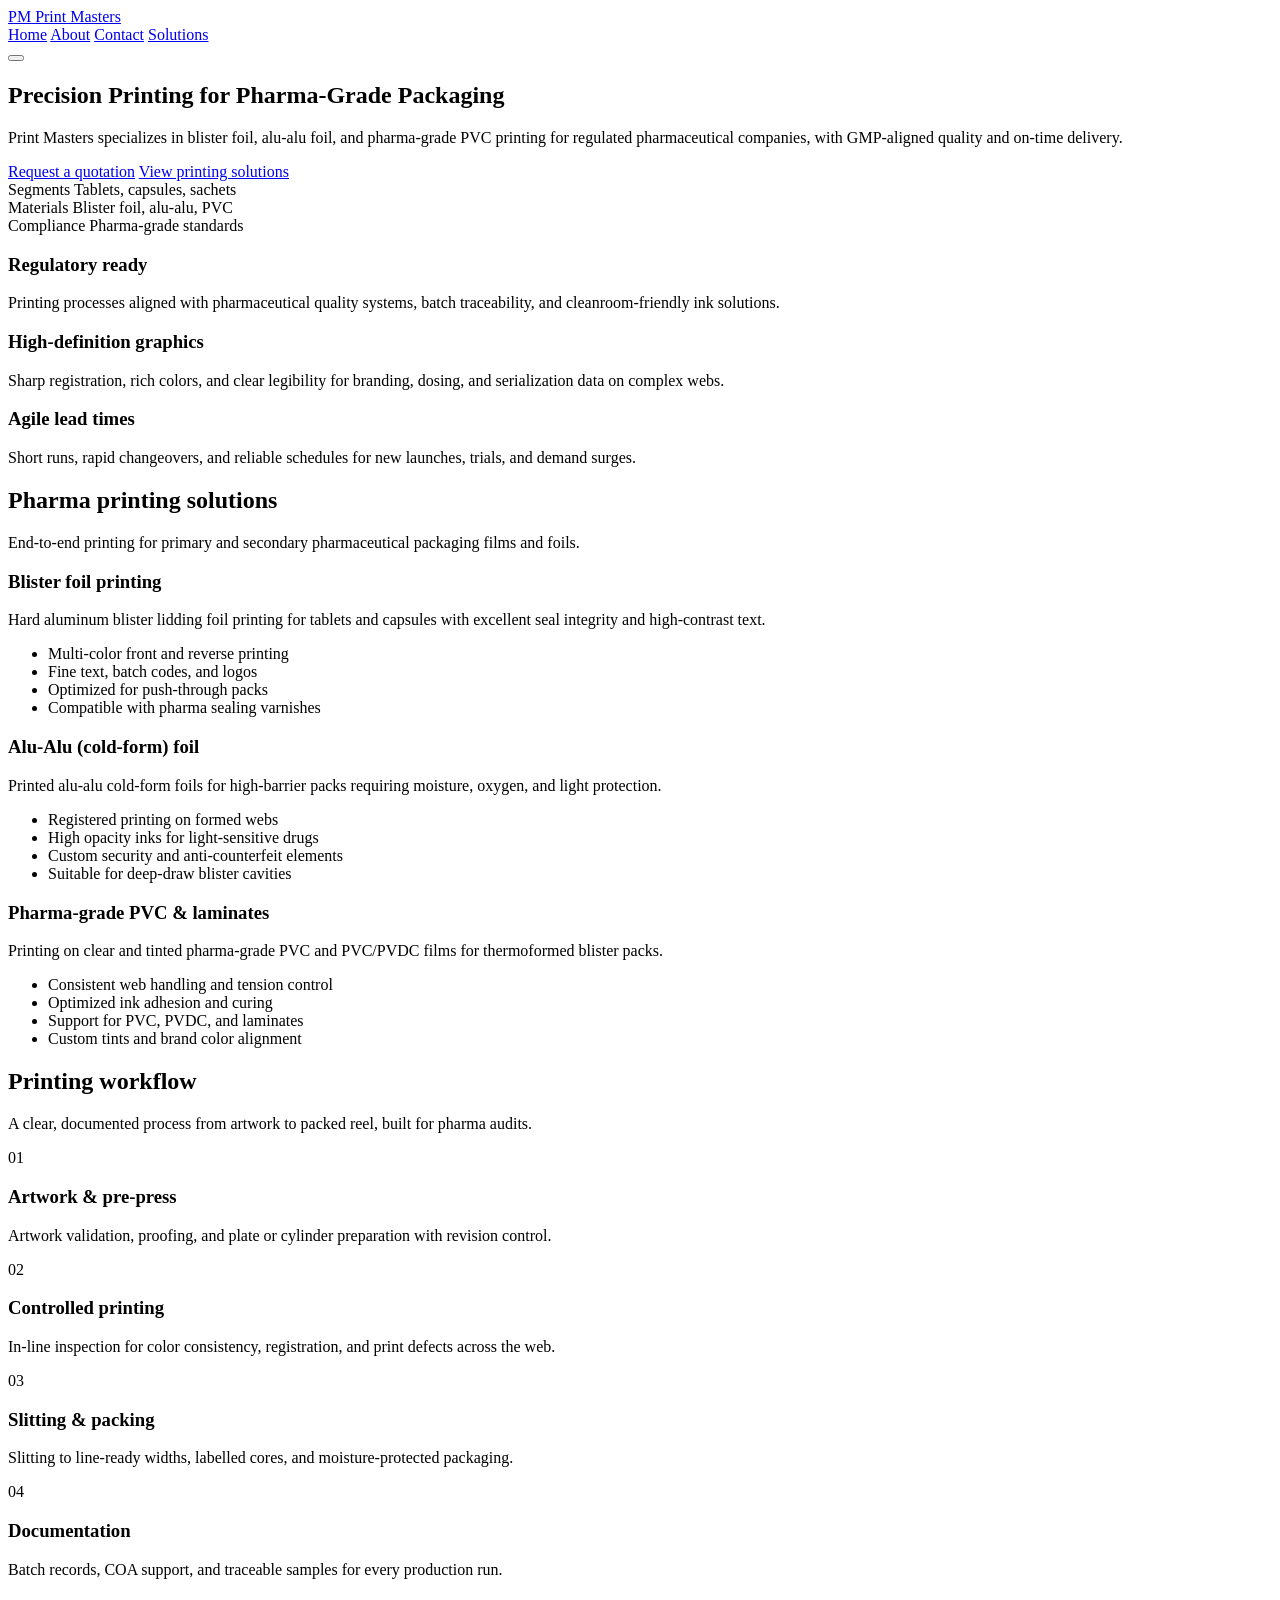
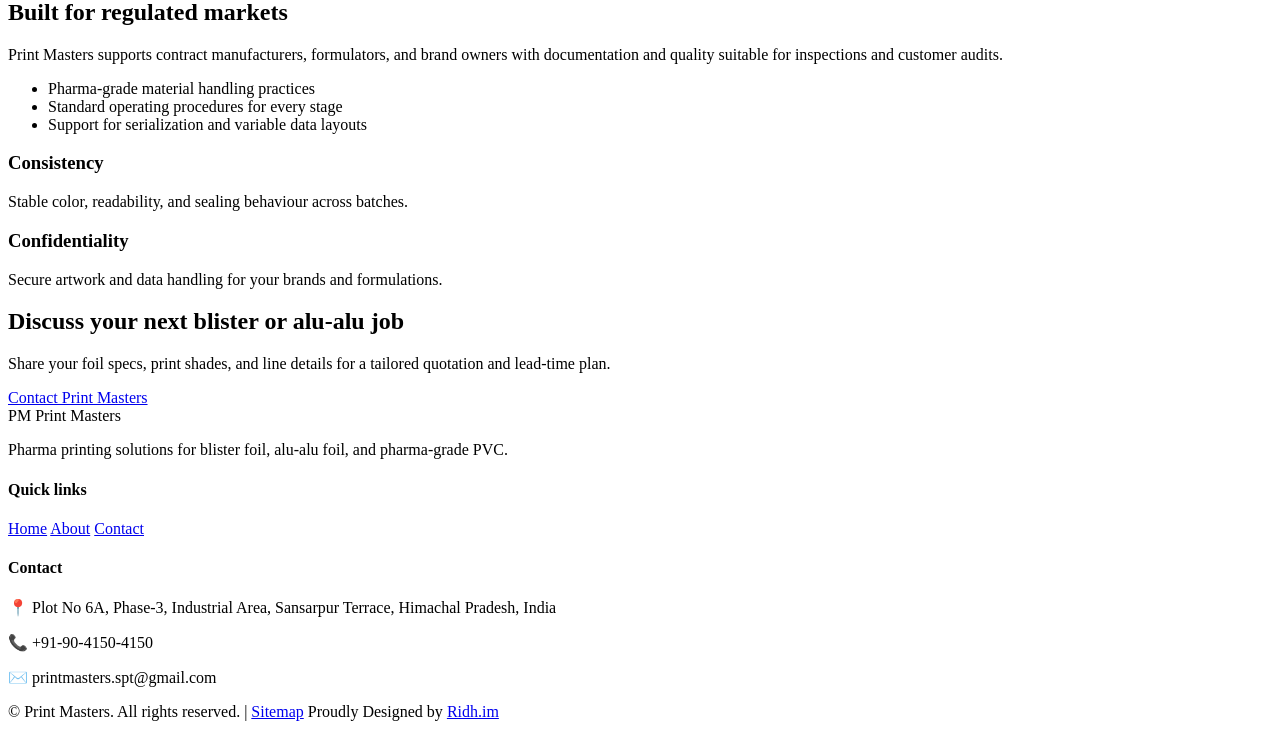
==== index.html @ 191edb81 "Create index.html" ====
<!DOCTYPE html>
<html lang="en-IN" dir="ltr">
<head>
  <meta charset="UTF-8">
  <meta name="viewport" content="width=device-width, initial-scale=1.0">
  <title>Print Masters | Blister Foil Printing Punjab Haryana | Pharma Foil Printing</title>
  <meta name="description" content="Print Masters provides GMP-compliant blister foil printing, alu alu foil printing, and pharma grade PVC printing solutions for pharmaceutical packaging. Serving Punjab Haryana.">
  
  <!-- Open Graph -->
  <meta property="og:type" content="website">
  <meta property="og:title" content="Print Masters - Pharma Foil Printing Solutions">
  <meta property="og:description" content="Blister foil, alu alu foil & pharma PVC printing. GMP compliant pharmaceutical packaging printing.">
  <meta property="og:image" content="https://printmasters.in/assets/img/og-image.jpg">
  <meta property="og:url" content="https://printmasters.in/">
  <meta property="og:locale" content="en_IN">
  
  <!-- Twitter -->
  <meta name="twitter:card" content="summary_large_image">
  <meta name="twitter:title" content="Print Masters | Pharma Foil Printing">
  <meta name="twitter:description" content="Blister foil printing, alu alu foil printing, pharma PVC printing solutions.">
  
  <!-- SEO Keywords -->
  <meta name="keywords" content="Print Masters, Print Masters Sansarpur Terrace, Print Masters Terrace, blister foil printing, alu alu foil printing, pharma PVC printing, foil printing terrace, pharmaceutical packaging printing Punjab Haryana">
  
  <!-- Canonical -->
  <link rel="canonical" href="https://printmasters.in/">
  <link rel="alternate" hreflang="en-IN" href="https://printmasters.in/">
  
  <!-- Performance -->
  <link rel="preconnect" href="https://fonts.googleapis.com">
  <link rel="preconnect" href="https://fonts.gstatic.com" crossorigin>
  <link rel="dns-prefetch" href="//fonts.googleapis.com">
  
  <link rel="stylesheet" href="assets/css/style.css">
  <link href="https://fonts.googleapis.com/css2?family=Inter:wght@300;400;500;600;700&display=swap" rel="stylesheet">
  <link rel="icon" type="image/png" href="assets/img/favicon.png">
</head>
<body>
  <!-- LocalBusiness Schema (SEO Critical) -->
  <script type="application/ld+json">
  {
    "@context": "https://schema.org",
    "@type": "PharmaceuticalManufacturer",
    "@id": "https://printmasters.in/#organization",
    "name": "Print Masters",
    "alternateName": ["Print Masters Sansarpur Terrace", "Print Masters Terrace"],
    "description": "Pharmaceutical foil printing specialist. Blister foil printing, alu alu foil printing, pharma grade PVC printing solutions.",
    "url": "https://printmasters.in",
    "telephone": "+91-98765-00000",
    "email": "info@printmasters.in",
    "address": {
      "@type": "PostalAddress",
      "streetAddress": "Industrial Area, Sansarpur Terrace",
      "addressLocality": "Sansarpur Terrace",
      "addressRegion": "Haryana",
      "postalCode": "136117",
      "addressCountry": "IN"
    },
    "geo": {
      "@type": "GeoCoordinates",
      "latitude": 30.7456,
      "longitude": 77.1234
    },
    "openingHours": "Mo-Sa 09:00-18:30",
    "priceRange": "₹₹",
    "areaServed": ["Punjab", "Haryana"],
    "serviceType": ["Blister Foil Printing", "Alu Alu Foil Printing", "Pharma PVC Printing"],
    "sameAs": [
      "https://facebook.com/printmasterssansarpur",
      "https://instagram.com/print_masters_terrace"
    ]
  }
  </script>

  <!-- Breadcrumb Schema -->
  <script type="application/ld+json">
  {
    "@context": "https://schema.org",
    "@type": "BreadcrumbList",
    "itemListElement": [{
      "@type": "ListItem",
      "position": 1,
      "name": "Home",
      "item": "https://printmasters.in/"
    }]
  }
  </script>

  <!-- ORIGINAL HEADER (UNCHANGED) -->
  <header class="site-header">
    <div class="container header-inner">
      <a href="index.html" class="logo">
        <span class="logo-mark">PM</span>
        <span class="logo-text">Print Masters</span>
      </a>
      <nav class="main-nav" id="mainNav">
        <a href="index.html" class="nav-link active">Home</a>
        <a href="about.html" class="nav-link">About</a>
        <a href="contact.html" class="nav-link">Contact</a>
        <a href="#services" class="nav-link">Solutions</a>
      </nav>
      <button class="nav-toggle" id="navToggle" aria-label="Toggle navigation">
        <span></span><span></span><span></span>
      </button>
    </div>
  </header>

  <!-- ORIGINAL HERO (UNCHANGED) -->
  <section class="hero">
    <div class="container hero-inner">
      <div class="hero-content">
        <h1>Precision Printing for Pharma‑Grade Packaging</h1>
        <p>
          Print Masters specializes in blister foil, alu‑alu foil, and pharma‑grade PVC printing for regulated pharmaceutical companies, with GMP‑aligned quality and on‑time delivery.
        </p>
        <div class="hero-actions">
          <a href="contact.html" class="btn btn-primary">Request a quotation</a>
          <a href="#services" class="btn btn-outline">View printing solutions</a>
        </div>
        <div class="hero-meta">
          <div>
            <span class="meta-label">Segments</span>
            <span class="meta-value">Tablets, capsules, sachets</span>
          </div>
          <div>
            <span class="meta-label">Materials</span>
            <span class="meta-value">Blister foil, alu‑alu, PVC</span>
          </div>
          <div>
            <span class="meta-label">Compliance</span>
            <span class="meta-value">Pharma‑grade standards</span>
          </div>
        </div>
      </div>
      <div class="hero-media">
        <div class="hero-image hero-image-1"></div>
        <div class="hero-image hero-image-2"></div>
      </div>
    </div>
  </section>

  <!-- ORIGINAL HIGHLIGHTS (UNCHANGED) -->
  <section class="section section-muted">
    <div class="container highlights">
      <div class="highlight-card">
        <h3>Regulatory ready</h3>
        <p>Printing processes aligned with pharmaceutical quality systems, batch traceability, and cleanroom‑friendly ink solutions.</p>
      </div>
      <div class="highlight-card">
        <h3>High‑definition graphics</h3>
        <p>Sharp registration, rich colors, and clear legibility for branding, dosing, and serialization data on complex webs.</p>
      </div>
      <div class="highlight-card">
        <h3>Agile lead times</h3>
        <p>Short runs, rapid changeovers, and reliable schedules for new launches, trials, and demand surges.</p>
      </div>
    </div>
  </section>

  <!-- ORIGINAL SERVICES (UNCHANGED) -->
  <section class="section" id="services">
    <div class="container">
      <div class="section-header">
        <h2>Pharma printing solutions</h2>
        <p>End‑to‑end printing for primary and secondary pharmaceutical packaging films and foils.</p>
      </div>

      <div class="cards-grid">
        <article class="service-card">
          <div class="service-image service-image-blister"></div>
          <div class="service-body">
            <h3>Blister foil printing</h3>
            <p>Hard aluminum blister lidding foil printing for tablets and capsules with excellent seal integrity and high‑contrast text.</p>
            <ul class="service-list">
              <li>Multi‑color front and reverse printing</li>
              <li>Fine text, batch codes, and logos</li>
              <li>Optimized for push‑through packs</li>
              <li>Compatible with pharma sealing varnishes</li>
            </ul>
          </div>
        </article>

        <article class="service-card">
          <div class="service-image service-image-alualu"></div>
          <div class="service-body">
            <h3>Alu‑Alu (cold‑form) foil</h3>
            <p>Printed alu‑alu cold‑form foils for high‑barrier packs requiring moisture, oxygen, and light protection.</p>
            <ul class="service-list">
              <li>Registered printing on formed webs</li>
              <li>High opacity inks for light‑sensitive drugs</li>
              <li>Custom security and anti‑counterfeit elements</li>
              <li>Suitable for deep‑draw blister cavities</li>
            </ul>
          </div>
        </article>

        <article class="service-card">
          <div class="service-image service-image-pvc"></div>
          <div class="service-body">
            <h3>Pharma‑grade PVC & laminates</h3>
            <p>Printing on clear and tinted pharma‑grade PVC and PVC/PVDC films for thermoformed blister packs.</p>
            <ul class="service-list">
              <li>Consistent web handling and tension control</li>
              <li>Optimized ink adhesion and curing</li>
              <li>Support for PVC, PVDC, and laminates</li>
              <li>Custom tints and brand color alignment</li>
            </ul>
          </div>
        </article>
      </div>
    </div>
  </section>

  <!-- ORIGINAL PROCESS (UNCHANGED) -->
  <section class="section section-muted">
    <div class="container">
      <div class="section-header">
        <h2>Printing workflow</h2>
        <p>A clear, documented process from artwork to packed reel, built for pharma audits.</p>
      </div>
      <div class="steps-grid">
        <div class="step">
          <span class="step-number">01</span>
          <h3>Artwork & pre‑press</h3>
          <p>Artwork validation, proofing, and plate or cylinder preparation with revision control.</p>
        </div>
        <div class="step">
          <span class="step-number">02</span>
          <h3>Controlled printing</h3>
          <p>In‑line inspection for color consistency, registration, and print defects across the web.</p>
        </div>
        <div class="step">
          <span class="step-number">03</span>
          <h3>Slitting & packing</h3>
          <p>Slitting to line‑ready widths, labelled cores, and moisture‑protected packaging.</p>
        </div>
        <div class="step">
          <span class="step-number">04</span>
          <h3>Documentation</h3>
          <p>Batch records, COA support, and traceable samples for every production run.</p>
        </div>
      </div>
    </div>
  </section>

  <!-- ORIGINAL COMPLIANCE (UNCHANGED) -->
  <section class="section">
    <div class="container compliance">
      <div class="compliance-text">
        <h2>Built for regulated markets</h2>
        <p>Print Masters supports contract manufacturers, formulators, and brand owners with documentation and quality suitable for inspections and customer audits.</p>
        <ul class="checklist">
          <li>Pharma‑grade material handling practices</li>
          <li>Standard operating procedures for every stage</li>
          <li>Support for serialization and variable data layouts</li>
        </ul>
      </div>
      <div class="compliance-cards">
        <div class="mini-card">
          <h3>Consistency</h3>
          <p>Stable color, readability, and sealing behaviour across batches.</p>
        </div>
        <div class="mini-card">
          <h3>Confidentiality</h3>
          <p>Secure artwork and data handling for your brands and formulations.</p>
        </div>
      </div>
    </div>
  </section>

  <!-- ORIGINAL CTA (UNCHANGED) -->
  <section class="section section-cta">
    <div class="container cta-inner">
      <div>
        <h2>Discuss your next blister or alu‑alu job</h2>
        <p>Share your foil specs, print shades, and line details for a tailored quotation and lead‑time plan.</p>
      </div>
      <a href="contact.html" class="btn btn-light">Contact Print Masters</a>
    </div>
  </section>

  <!-- ORIGINAL FOOTER + NAP (SEO Enhanced) -->
  <footer class="site-footer">
    <div class="container footer-inner">
      <div class="footer-brand">
        <span class="logo-mark">PM</span>
        <span class="logo-text">Print Masters</span>
        <p>Pharma printing solutions for blister foil, alu‑alu foil, and pharma‑grade PVC.</p>
      </div>
      <div class="footer-links">
        <h4>Quick links</h4>
        <a href="index.html">Home</a>
        <a href="about.html">About</a>
        <a href="contact.html">Contact</a>
      </div>
      <div class="footer-contact">
        <h4>Contact</h4>
        <p>📍 Plot No 6A, Phase-3, Industrial Area, Sansarpur Terrace, Himachal Pradesh, India</p>
        <p>📞 +91-90-4150-4150</p>
        <p>✉️ printmasters.spt@gmail.com</p>
      </div>
    </div>
    <div class="footer-bottom">
      <p>&copy; <span id="year"></span> Print Masters. All rights reserved. | <a href="sitemap.xml">Sitemap</a> Proudly Designed by <a href="https://ridh.im">Ridh.im</a></p>
    </div>
  </footer>

  <!-- FAQ Schema (Voice Search) -->
  <script type="application/ld+json">
  {
    "@context": "https://schema.org",
    "@type": "FAQPage",
    "mainEntity": [{
      "@type": "Question",
      "name": "Print Masters foil printing contact?",
      "acceptedAnswer": {
        "@type": "Answer",
        "text": "Contact Print Masters at +91-90-4150-4150 for blister foil, alu alu foil, pharma PVC printing quotations."
      }
    },{
      "@type": "Question",
      "name": "Print Masters Sansarpur Terrace address?",
      "acceptedAnswer": {
        "@type": "Answer",
        "text": "Print Masters located Plot No 6A, Phase 3, Industrial Area, Sansarpur Terrace, Distt Kangra, Himachal Pradesh, India. Serving pharmaceutical manufacturers."
      }
    }]
  }
  </script>

  <script src="assets/js/main.js"></script>
</body>
</html>
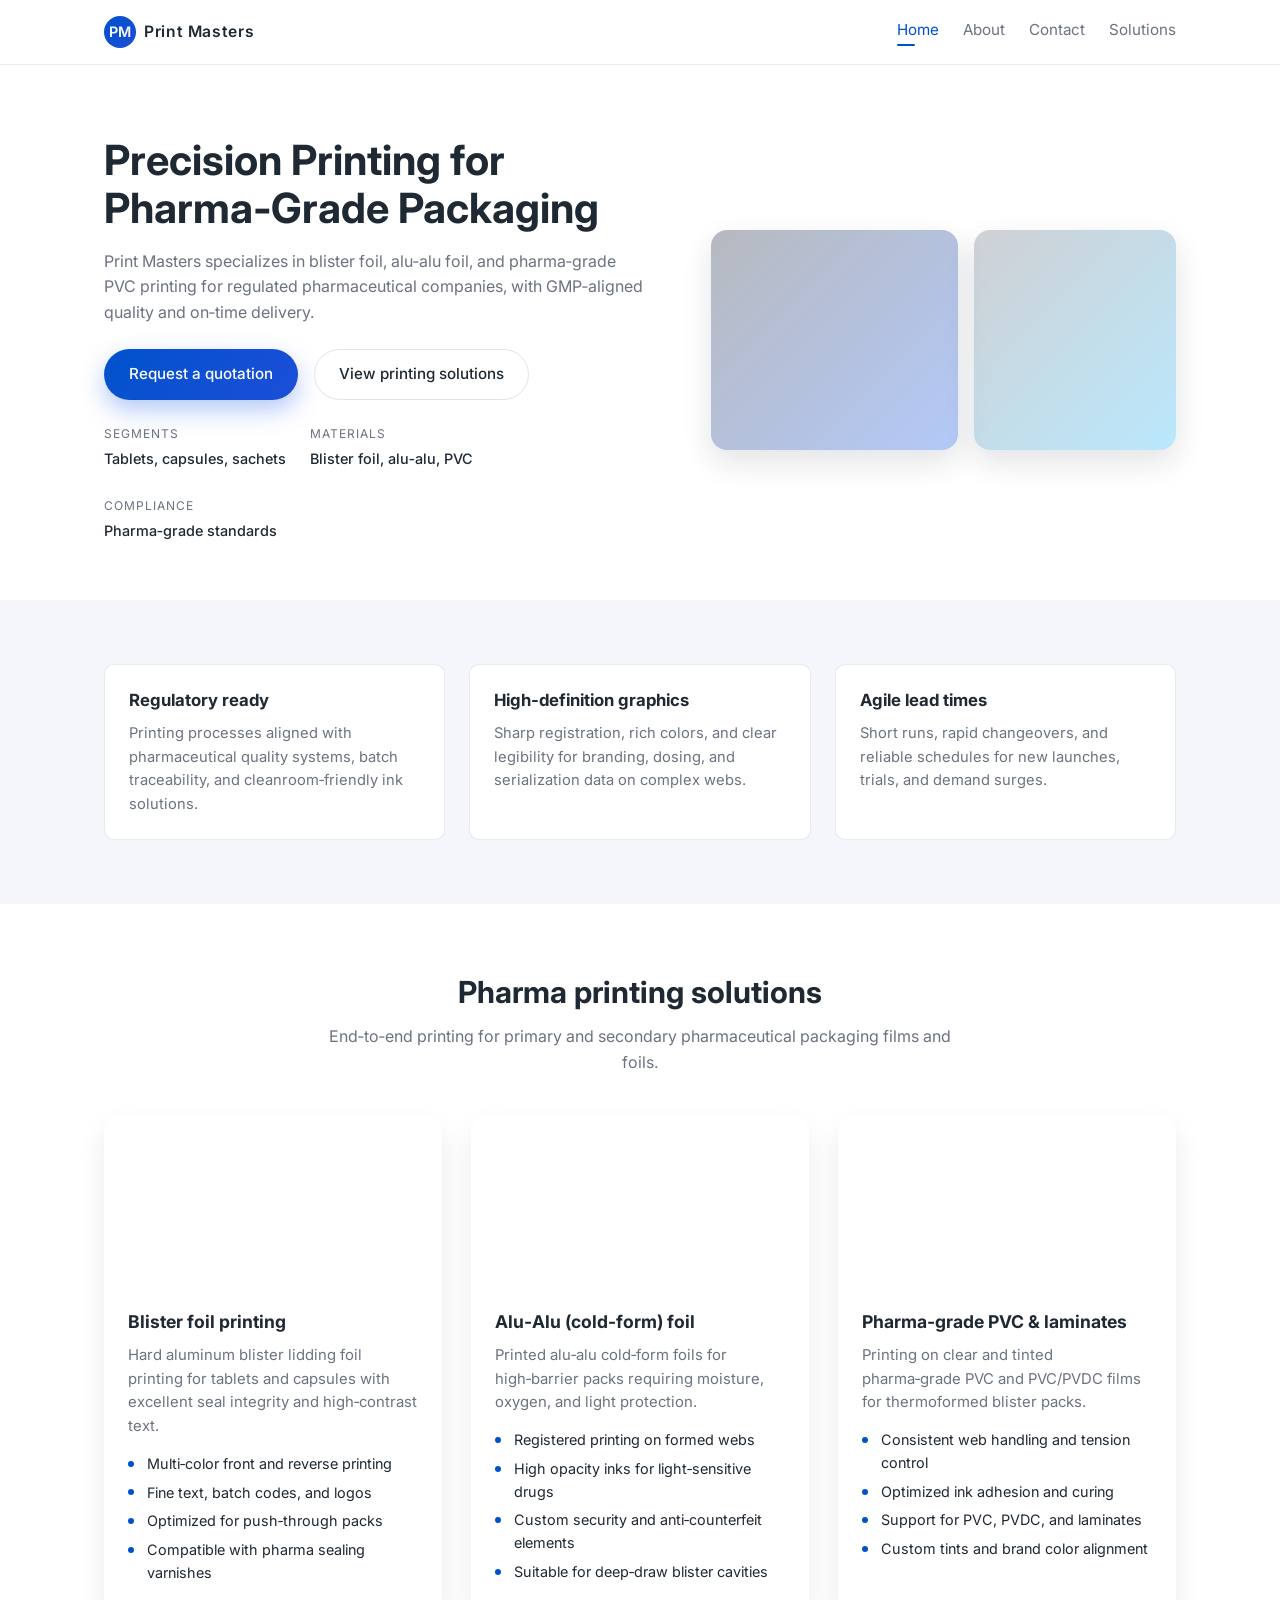
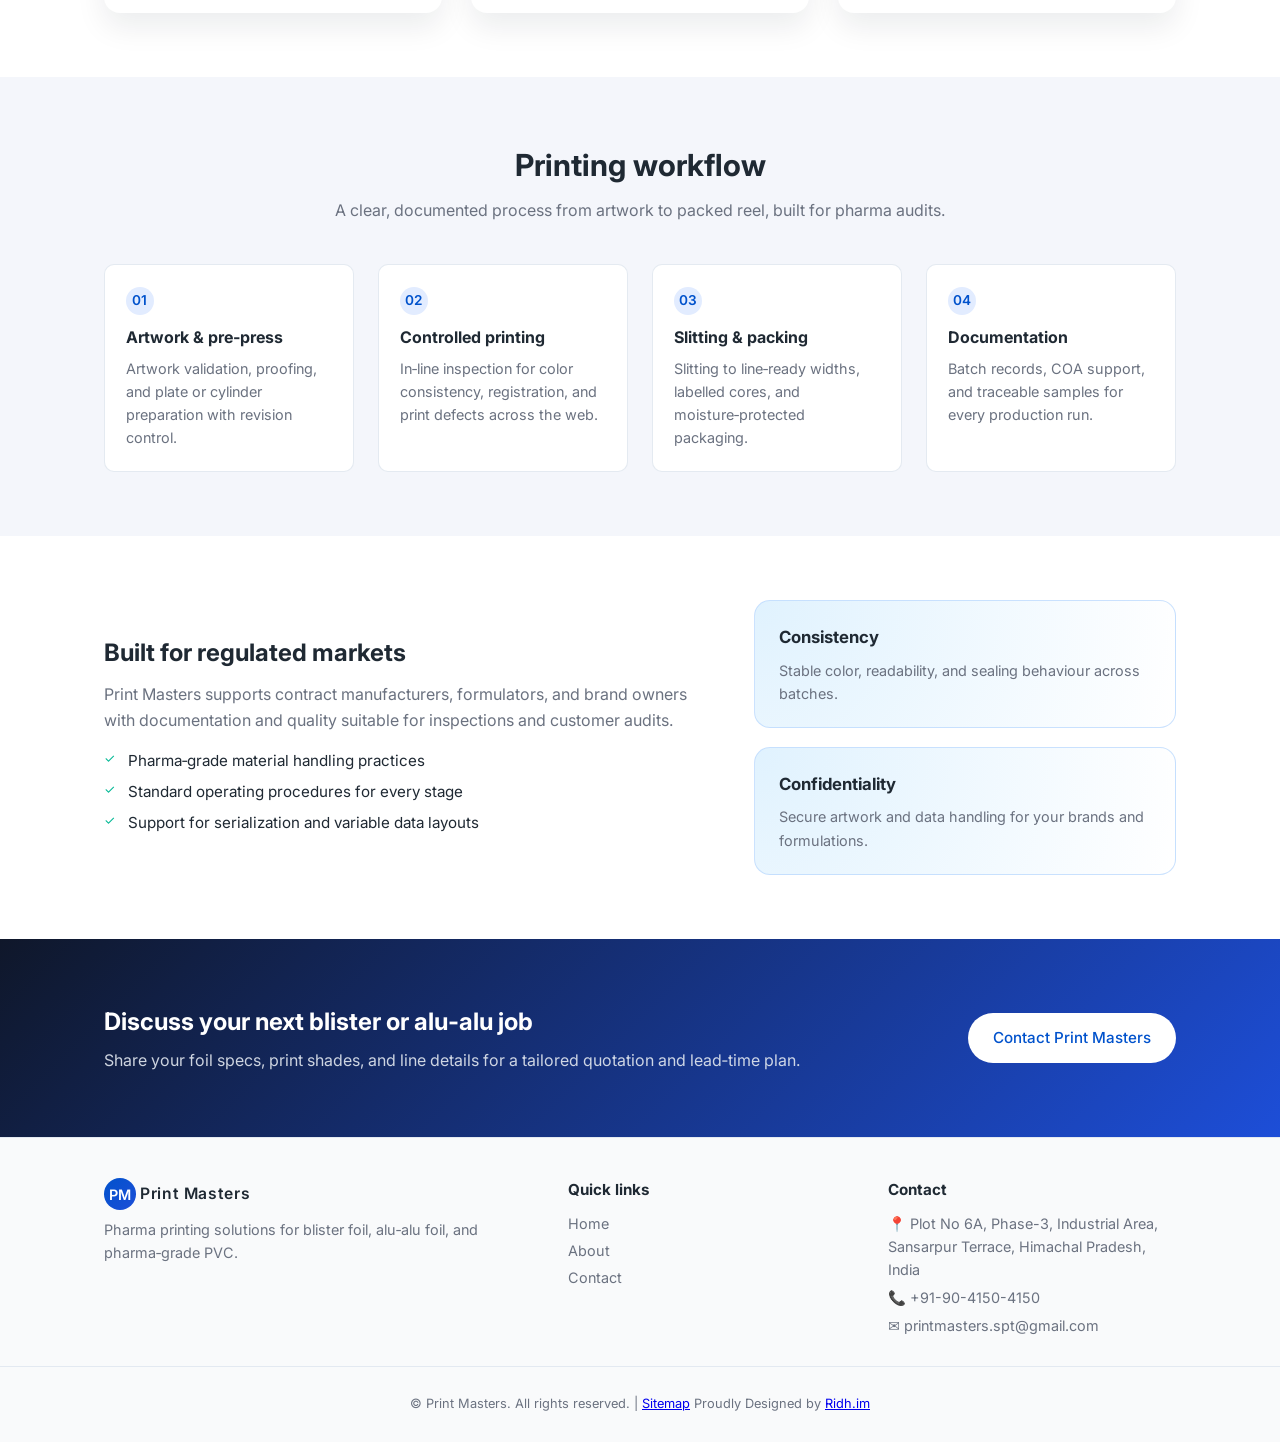
==== commit c4476fc2: "Update index.html" ====
--- a/index.html
+++ b/index.html
@@ -3,15 +3,15 @@
 <head>
   <meta charset="UTF-8">
   <meta name="viewport" content="width=device-width, initial-scale=1.0">
-  <title>Print Masters | Blister Foil Printing Punjab Haryana | Pharma Foil Printing</title>
+  <title>Print Masters | Your Pharma Print Experts</title>
   <meta name="description" content="Print Masters provides GMP-compliant blister foil printing, alu alu foil printing, and pharma grade PVC printing solutions for pharmaceutical packaging. Serving Punjab Haryana.">
   
   <!-- Open Graph -->
   <meta property="og:type" content="website">
   <meta property="og:title" content="Print Masters - Pharma Foil Printing Solutions">
   <meta property="og:description" content="Blister foil, alu alu foil & pharma PVC printing. GMP compliant pharmaceutical packaging printing.">
-  <meta property="og:image" content="https://printmasters.in/assets/img/og-image.jpg">
-  <meta property="og:url" content="https://printmasters.in/">
+  <meta property="og:image" content="https://printmasters.co.in/assets/img/og-image.jpg">
+  <meta property="og:url" content="https://printmasters.co.in/">
   <meta property="og:locale" content="en_IN">
   
   <!-- Twitter -->
@@ -23,8 +23,8 @@
   <meta name="keywords" content="Print Masters, Print Masters Sansarpur Terrace, Print Masters Terrace, blister foil printing, alu alu foil printing, pharma PVC printing, foil printing terrace, pharmaceutical packaging printing Punjab Haryana">
   
   <!-- Canonical -->
-  <link rel="canonical" href="https://printmasters.in/">
-  <link rel="alternate" hreflang="en-IN" href="https://printmasters.in/">
+  <link rel="canonical" href="https://printmasters.co.in/">
+  <link rel="alternate" hreflang="en-IN" href="https://printmasters.co.in/">
   
   <!-- Performance -->
   <link rel="preconnect" href="https://fonts.googleapis.com">
@@ -41,19 +41,19 @@
   {
     "@context": "https://schema.org",
     "@type": "PharmaceuticalManufacturer",
-    "@id": "https://printmasters.in/#organization",
+    "@id": "https://printmasters.co.in/#organization",
     "name": "Print Masters",
     "alternateName": ["Print Masters Sansarpur Terrace", "Print Masters Terrace"],
     "description": "Pharmaceutical foil printing specialist. Blister foil printing, alu alu foil printing, pharma grade PVC printing solutions.",
-    "url": "https://printmasters.in",
-    "telephone": "+91-98765-00000",
-    "email": "info@printmasters.in",
+    "url": "https://printmasters.co.in",
+    "telephone": "+91-90-4150-4150",
+    "email": "printmasters.spt@gmail.com",
     "address": {
       "@type": "PostalAddress",
-      "streetAddress": "Industrial Area, Sansarpur Terrace",
+      "streetAddress": "Plot No 6A, Phase-3, Industrial Area, Sansarpur Terrace",
       "addressLocality": "Sansarpur Terrace",
-      "addressRegion": "Haryana",
-      "postalCode": "136117",
+      "addressRegion": "Himachal Pradesh",
+      "postalCode": "176501",
       "addressCountry": "IN"
     },
     "geo": {
@@ -63,7 +63,7 @@
     },
     "openingHours": "Mo-Sa 09:00-18:30",
     "priceRange": "₹₹",
-    "areaServed": ["Punjab", "Haryana"],
+    "areaServed": ["Punjab", "Haryana, Himachal Pradesh, Jammu and Kashmir"],
     "serviceType": ["Blister Foil Printing", "Alu Alu Foil Printing", "Pharma PVC Printing"],
     "sameAs": [
       "https://facebook.com/printmasterssansarpur",
@@ -81,7 +81,7 @@
       "@type": "ListItem",
       "position": 1,
       "name": "Home",
-      "item": "https://printmasters.in/"
+      "item": "https://printmasters.co.in/"
     }]
   }
   </script>
--- a/assets/css/style.css
+++ b/assets/css/style.css
@@ -0,0 +1,812 @@
+:root {
+  --color-bg: #ffffff;
+  --color-bg-muted: #f4f6fb;
+  --color-primary: #0052cc;
+  --color-primary-soft: #e2ecff;
+  --color-accent: #00b894;
+  --color-text: #1f2933;
+  --color-text-muted: #6b7280;
+  --color-border: #dde3ef;
+  --radius-sm: 6px;
+  --radius-md: 10px;
+  --radius-lg: 16px;
+  --shadow-soft: 0 12px 30px rgba(15, 23, 42, 0.12);
+}
+
+*,
+*::before,
+*::after {
+  box-sizing: border-box;
+}
+
+html {
+  scroll-behavior: smooth;
+}
+
+body {
+  margin: 0;
+  font-family: "Inter", system-ui, -apple-system, BlinkMacSystemFont, "Segoe UI",
+    sans-serif;
+  color: var(--color-text);
+  background-color: var(--color-bg);
+  line-height: 1.6;
+  -webkit-font-smoothing: antialiased;
+}
+
+/* Utility */
+
+.container {
+  width: 100%;
+  max-width: 1120px;
+  margin: 0 auto;
+  padding: 0 1.5rem;
+}
+
+.section {
+  padding: 4rem 0;
+}
+
+.section-muted {
+  background-color: var(--color-bg-muted);
+}
+
+.section-header {
+  text-align: center;
+  max-width: 640px;
+  margin: 0 auto 2.5rem;
+}
+
+.section-header h2 {
+  margin: 0 0 0.5rem;
+  font-size: 1.9rem;
+}
+
+.section-header p {
+  margin: 0;
+  color: var(--color-text-muted);
+}
+
+/* Header */
+
+.site-header {
+  position: sticky;
+  top: 0;
+  z-index: 40;
+  background-color: rgba(255, 255, 255, 0.96);
+  backdrop-filter: blur(12px);
+  border-bottom: 1px solid rgba(226, 232, 240, 0.8);
+}
+
+.header-inner {
+  display: flex;
+  align-items: center;
+  justify-content: space-between;
+  height: 64px;
+}
+
+.logo {
+  display: flex;
+  align-items: center;
+  gap: 0.5rem;
+  text-decoration: none;
+  color: inherit;
+}
+
+.logo-mark {
+  display: inline-flex;
+  align-items: center;
+  justify-content: center;
+  width: 32px;
+  height: 32px;
+  border-radius: 999px;
+  background: linear-gradient(135deg, var(--color-primary), #1d4ed8);
+  color: #ffffff;
+  font-weight: 600;
+  font-size: 0.9rem;
+}
+
+.logo-text {
+  font-weight: 600;
+  letter-spacing: 0.04em;
+  font-size: 0.98rem;
+}
+
+.main-nav {
+  display: flex;
+  align-items: center;
+  gap: 1.5rem;
+}
+
+.nav-link {
+  font-size: 0.95rem;
+  text-decoration: none;
+  color: var(--color-text-muted);
+  position: relative;
+  padding-bottom: 0.2rem;
+}
+
+.nav-link:hover {
+  color: var(--color-text);
+}
+
+.nav-link.active {
+  color: var(--color-primary);
+}
+
+.nav-link.active::after {
+  content: "";
+  position: absolute;
+  left: 0;
+  bottom: 0;
+  width: 18px;
+  height: 2px;
+  border-radius: 999px;
+  background-color: var(--color-primary);
+}
+
+/* Mobile nav toggle */
+
+.nav-toggle {
+  display: none;
+  flex-direction: column;
+  justify-content: center;
+  gap: 4px;
+  width: 36px;
+  height: 36px;
+  border-radius: 999px;
+  border: 1px solid var(--color-border);
+  background: #ffffff;
+  padding: 0;
+  cursor: pointer;
+}
+
+.nav-toggle span {
+  display: block;
+  width: 18px;
+  height: 2px;
+  border-radius: 999px;
+  background-color: #111827;
+}
+
+/* Hero */
+
+.hero {
+  padding: 4.5rem 0 3.5rem;
+}
+
+.hero-inner {
+  display: grid;
+  grid-template-columns: minmax(0, 1.2fr) minmax(0, 1fr);
+  gap: 3rem;
+  align-items: center;
+}
+
+.hero-content h1 {
+  font-size: 2.6rem;
+  line-height: 1.15;
+  margin: 0 0 1rem;
+}
+
+.hero-content p {
+  margin: 0 0 1.5rem;
+  color: var(--color-text-muted);
+  max-width: 540px;
+}
+
+.hero-actions {
+  display: flex;
+  flex-wrap: wrap;
+  gap: 1rem;
+  margin-bottom: 1.5rem;
+}
+
+.btn {
+  display: inline-flex;
+  align-items: center;
+  justify-content: center;
+  padding: 0.75rem 1.5rem;
+  border-radius: 999px;
+  border: 1px solid transparent;
+  font-weight: 500;
+  font-size: 0.95rem;
+  cursor: pointer;
+  text-decoration: none;
+}
+
+.btn-primary {
+  background: linear-gradient(135deg, var(--color-primary), #1d4ed8);
+  color: #ffffff;
+  box-shadow: 0 10px 25px rgba(37, 99, 235, 0.35);
+}
+
+.btn-primary:hover {
+  filter: brightness(1.05);
+}
+
+.btn-outline {
+  background-color: #ffffff;
+  color: var(--color-text);
+  border-color: var(--color-border);
+}
+
+.btn-outline:hover {
+  border-color: var(--color-primary);
+}
+
+.btn-light {
+  background-color: #ffffff;
+  color: var(--color-primary);
+  border-color: transparent;
+}
+
+.hero-meta {
+  display: flex;
+  flex-wrap: wrap;
+  gap: 1.5rem;
+}
+
+.hero-meta div {
+  min-width: 140px;
+}
+
+.meta-label {
+  display: block;
+  font-size: 0.75rem;
+  text-transform: uppercase;
+  letter-spacing: 0.08em;
+  color: var(--color-text-muted);
+  margin-bottom: 0.2rem;
+}
+
+.meta-value {
+  font-size: 0.9rem;
+  font-weight: 500;
+}
+
+/* Hero images */
+
+.hero-media {
+  display: grid;
+  grid-template-columns: 1.1fr 0.9fr;
+  gap: 1rem;
+}
+
+.hero-image {
+  border-radius: var(--radius-lg);
+  background-size: cover;
+  background-position: center;
+  box-shadow: var(--shadow-soft);
+}
+
+/* Use licensed, high-quality stock images for actual deployment */
+.hero-image-1 {
+  min-height: 220px;
+  background-image: linear-gradient(
+      135deg,
+      rgba(15, 23, 42, 0.3),
+      rgba(37, 99, 235, 0.35)
+    ),
+    url("../img/blister-foil-placeholder.jpg");
+}
+
+.hero-image-2 {
+  min-height: 180px;
+  background-image: linear-gradient(
+      135deg,
+      rgba(15, 23, 42, 0.2),
+      rgba(56, 189, 248, 0.35)
+    ),
+    url("../img/alualu-foil-placeholder.jpg");
+}
+
+/* Highlights */
+
+.highlights {
+  display: grid;
+  grid-template-columns: repeat(3, minmax(0, 1fr));
+  gap: 1.5rem;
+}
+
+.highlight-card {
+  background-color: #ffffff;
+  border-radius: var(--radius-md);
+  padding: 1.4rem 1.5rem;
+  border: 1px solid rgba(226, 232, 240, 0.8);
+}
+
+.highlight-card h3 {
+  margin: 0 0 0.5rem;
+  font-size: 1.05rem;
+}
+
+.highlight-card p {
+  margin: 0;
+  font-size: 0.92rem;
+  color: var(--color-text-muted);
+}
+
+/* Cards grid */
+
+.cards-grid {
+  display: grid;
+  grid-template-columns: repeat(3, minmax(0, 1fr));
+  gap: 1.8rem;
+}
+
+.service-card {
+  background-color: #ffffff;
+  border-radius: var(--radius-lg);
+  overflow: hidden;
+  box-shadow: 0 14px 30px rgba(15, 23, 42, 0.08);
+  display: flex;
+  flex-direction: column;
+}
+
+.service-image {
+  height: 170px;
+  background-size: cover;
+  background-position: center;
+}
+
+/* Replace placeholders with licensed images, keeping pharma-style visuals */
+.service-image-blister {
+  background-image: url("../img/service-blister-placeholder.jpg");
+}
+
+.service-image-alualu {
+  background-image: url("../img/service-alualu-placeholder.jpg");
+}
+
+.service-image-pvc {
+  background-image: url("../img/service-pvc-placeholder.jpg");
+}
+
+.service-body {
+  padding: 1.4rem 1.5rem 1.5rem;
+}
+
+.service-body h3 {
+  margin: 0 0 0.5rem;
+  font-size: 1.1rem;
+}
+
+.service-body p {
+  margin: 0 0 0.8rem;
+  color: var(--color-text-muted);
+  font-size: 0.93rem;
+}
+
+.service-list {
+  list-style: none;
+  margin: 0;
+  padding: 0;
+  font-size: 0.9rem;
+  color: var(--color-text);
+}
+
+.service-list li {
+  position: relative;
+  padding-left: 1.2rem;
+  margin-bottom: 0.35rem;
+}
+
+.service-list li::before {
+  content: "";
+  position: absolute;
+  left: 0;
+  top: 0.55rem;
+  width: 6px;
+  height: 6px;
+  border-radius: 999px;
+  background-color: var(--color-primary);
+}
+
+/* Steps */
+
+.steps-grid {
+  display: grid;
+  grid-template-columns: repeat(4, minmax(0, 1fr));
+  gap: 1.5rem;
+}
+
+.step {
+  background-color: #ffffff;
+  border-radius: var(--radius-md);
+  padding: 1.4rem 1.3rem;
+  border: 1px solid rgba(226, 232, 240, 0.9);
+}
+
+.step-number {
+  display: inline-flex;
+  align-items: center;
+  justify-content: center;
+  width: 28px;
+  height: 28px;
+  border-radius: 999px;
+  background-color: var(--color-primary-soft);
+  color: var(--color-primary);
+  font-size: 0.85rem;
+  font-weight: 600;
+  margin-bottom: 0.6rem;
+}
+
+.step h3 {
+  margin: 0 0 0.4rem;
+  font-size: 1rem;
+}
+
+.step p {
+  margin: 0;
+  font-size: 0.9rem;
+  color: var(--color-text-muted);
+}
+
+/* Compliance section */
+
+.compliance {
+  display: grid;
+  grid-template-columns: minmax(0, 1.3fr) minmax(0, 0.9fr);
+  gap: 2.5rem;
+  align-items: center;
+}
+
+.compliance-text h2 {
+  margin: 0 0 0.6rem;
+}
+
+.compliance-text p {
+  margin: 0 0 1rem;
+  color: var(--color-text-muted);
+}
+
+.checklist {
+  list-style: none;
+  padding: 0;
+  margin: 0;
+}
+
+.checklist li {
+  position: relative;
+  padding-left: 1.5rem;
+  margin-bottom: 0.4rem;
+  font-size: 0.95rem;
+}
+
+.checklist li::before {
+  content: "✓";
+  position: absolute;
+  left: 0;
+  top: 0;
+  font-size: 0.8rem;
+  color: var(--color-accent);
+}
+
+.compliance-cards {
+  display: grid;
+  gap: 1.2rem;
+}
+
+.mini-card {
+  background: radial-gradient(circle at top left, #e0f2fe, #ffffff);
+  border-radius: var(--radius-lg);
+  padding: 1.4rem 1.5rem;
+  border: 1px solid rgba(191, 219, 254, 0.8);
+}
+
+.mini-card h3 {
+  margin: 0 0 0.5rem;
+  font-size: 1.05rem;
+}
+
+.mini-card p {
+  margin: 0;
+  font-size: 0.9rem;
+  color: var(--color-text-muted);
+}
+
+/* CTA */
+
+.section-cta {
+  background: linear-gradient(135deg, #0f172a, #1d4ed8);
+  color: #ffffff;
+}
+
+.cta-inner {
+  display: flex;
+  align-items: center;
+  justify-content: space-between;
+  gap: 2rem;
+}
+
+.section-cta h2 {
+  margin: 0 0 0.4rem;
+}
+
+.section-cta p {
+  margin: 0;
+  color: rgba(226, 232, 240, 0.9);
+}
+
+/* Footer */
+
+.site-footer {
+  padding-top: 2.5rem;
+  border-top: 1px solid rgba(226, 232, 240, 0.9);
+  background-color: #f9fafb;
+}
+
+.footer-inner {
+  display: grid;
+  grid-template-columns: minmax(0, 1.5fr) repeat(2, minmax(0, 1fr));
+  gap: 2rem;
+  padding-bottom: 1.5rem;
+}
+
+.footer-brand p {
+  margin: 0.5rem 0 0;
+  font-size: 0.9rem;
+  color: var(--color-text-muted);
+}
+
+.footer-links h4,
+.footer-contact h4 {
+  margin: 0 0 0.6rem;
+  font-size: 0.95rem;
+}
+
+.footer-links a {
+  display: block;
+  font-size: 0.9rem;
+  color: var(--color-text-muted);
+  text-decoration: none;
+  margin-bottom: 0.25rem;
+}
+
+.footer-links a:hover {
+  color: var(--color-text);
+}
+
+.footer-contact p {
+  margin: 0 0 0.3rem;
+  font-size: 0.9rem;
+  color: var(--color-text-muted);
+}
+
+.footer-bottom {
+  border-top: 1px solid rgba(226, 232, 240, 0.9);
+  padding: 0.9rem 0;
+  text-align: center;
+  font-size: 0.8rem;
+  color: var(--color-text-muted);
+}
+
+/* Page hero */
+
+.page-hero {
+  padding: 3.2rem 0 1.5rem;
+  border-bottom: 1px solid rgba(226, 232, 240, 0.9);
+}
+
+.page-hero h1 {
+  margin: 0 0 0.6rem;
+  font-size: 2rem;
+}
+
+.page-hero p {
+  margin: 0;
+  max-width: 640px;
+  color: var(--color-text-muted);
+}
+
+/* Layout helpers */
+
+.two-column {
+  display: grid;
+  gap: 2.5rem;
+  grid-template-columns: repeat(2, minmax(0, 1fr));
+}
+
+.info-card {
+  background-color: #ffffff;
+  border-radius: var(--radius-md);
+  padding: 1.4rem 1.5rem;
+  border: 1px solid rgba(226, 232, 240, 0.9);
+  box-shadow: 0 8px 22px rgba(15, 23, 42, 0.05);
+}
+
+.info-card h3 {
+  margin: 0 0 0.5rem;
+  font-size: 1.02rem;
+}
+
+.info-card p {
+  margin: 0;
+  font-size: 0.9rem;
+  color: var(--color-text-muted);
+}
+
+.plain-list {
+  list-style: disc;
+  padding-left: 1.3rem;
+  margin: 0;
+  font-size: 0.95rem;
+}
+
+/* Contact layout */
+
+.contact-grid {
+  display: grid;
+  gap: 2.5rem;
+  grid-template-columns: minmax(0, 1.2fr) minmax(0, 1fr);
+}
+
+.contact-form-wrapper,
+.contact-info-wrapper {
+  background-color: #ffffff;
+  border-radius: var(--radius-md);
+  padding: 1.8rem 1.8rem 2rem;
+  box-shadow: 0 12px 30px rgba(15, 23, 42, 0.07);
+  border: 1px solid rgba(226, 232, 240, 0.9);
+}
+
+.contact-form-wrapper h2,
+.contact-info-wrapper h2 {
+  margin: 0 0 1rem;
+  font-size: 1.35rem;
+}
+
+/* Form */
+
+.contact-form .form-group {
+  margin-bottom: 1rem;
+}
+
+.contact-form label {
+  display: block;
+  font-size: 0.85rem;
+  font-weight: 500;
+  margin-bottom: 0.3rem;
+}
+
+.contact-form input,
+.contact-form select,
+.contact-form textarea {
+  width: 100%;
+  border-radius: 8px;
+  border: 1px solid var(--color-border);
+  padding: 0.6rem 0.7rem;
+  font-family: inherit;
+  font-size: 0.92rem;
+  outline: none;
+  transition: border-color 0.15s, box-shadow 0.15s, background-color 0.15s;
+}
+
+.contact-form input:focus,
+.contact-form select:focus,
+.contact-form textarea:focus {
+  border-color: var(--color-primary);
+  box-shadow: 0 0 0 1px rgba(37, 99, 235, 0.25);
+  background-color: #ffffff;
+}
+
+.contact-form textarea {
+  resize: vertical;
+}
+
+.form-status {
+  margin-top: 0.7rem;
+  font-size: 0.9rem;
+  color: var(--color-text-muted);
+}
+
+/* Contact info blocks */
+
+.contact-block {
+  margin-bottom: 1.1rem;
+}
+
+.contact-block h3 {
+  margin: 0 0 0.3rem;
+  font-size: 0.98rem;
+}
+
+.contact-block p {
+  margin: 0;
+  font-size: 0.9rem;
+  color: var(--color-text-muted);
+}
+
+/* Responsive */
+
+@media (max-width: 960px) {
+  .hero-inner {
+    grid-template-columns: minmax(0, 1fr);
+  }
+
+  .hero-media {
+    max-width: 480px;
+    margin: 0 auto;
+  }
+
+  .cards-grid {
+    grid-template-columns: repeat(2, minmax(0, 1fr));
+  }
+
+  .steps-grid {
+    grid-template-columns: repeat(2, minmax(0, 1fr));
+  }
+
+  .compliance {
+    grid-template-columns: minmax(0, 1fr);
+  }
+
+  .cta-inner {
+    flex-direction: column;
+    align-items: flex-start;
+  }
+
+  .footer-inner {
+    grid-template-columns: repeat(2, minmax(0, 1fr));
+  }
+
+  .two-column {
+    grid-template-columns: minmax(0, 1fr);
+  }
+
+  .contact-grid {
+    grid-template-columns: minmax(0, 1fr);
+  }
+}
+
+@media (max-width: 720px) {
+  .header-inner {
+    height: 60px;
+  }
+
+  .main-nav {
+    position: absolute;
+    inset: 60px 0 auto 0;
+    padding: 0.75rem 1.5rem 1rem;
+    background-color: #ffffff;
+    border-bottom: 1px solid rgba(226, 232, 240, 0.9);
+    display: none;
+    flex-direction: column;
+    gap: 0.75rem;
+  }
+
+  .main-nav.open {
+    display: flex;
+  }
+
+  .nav-toggle {
+    display: inline-flex;
+  }
+
+  .hero {
+    padding-top: 3.2rem;
+  }
+
+  .hero-content h1 {
+    font-size: 2.1rem;
+  }
+
+  .highlights {
+    grid-template-columns: minmax(0, 1fr);
+  }
+
+  .cards-grid {
+    grid-template-columns: minmax(0, 1fr);
+  }
+
+  .steps-grid {
+    grid-template-columns: minmax(0, 1fr);
+  }
+
+  .footer-inner {
+    grid-template-columns: minmax(0, 1fr);
+  }
+
+  .section {
+    padding: 3rem 0;
+  }
+}
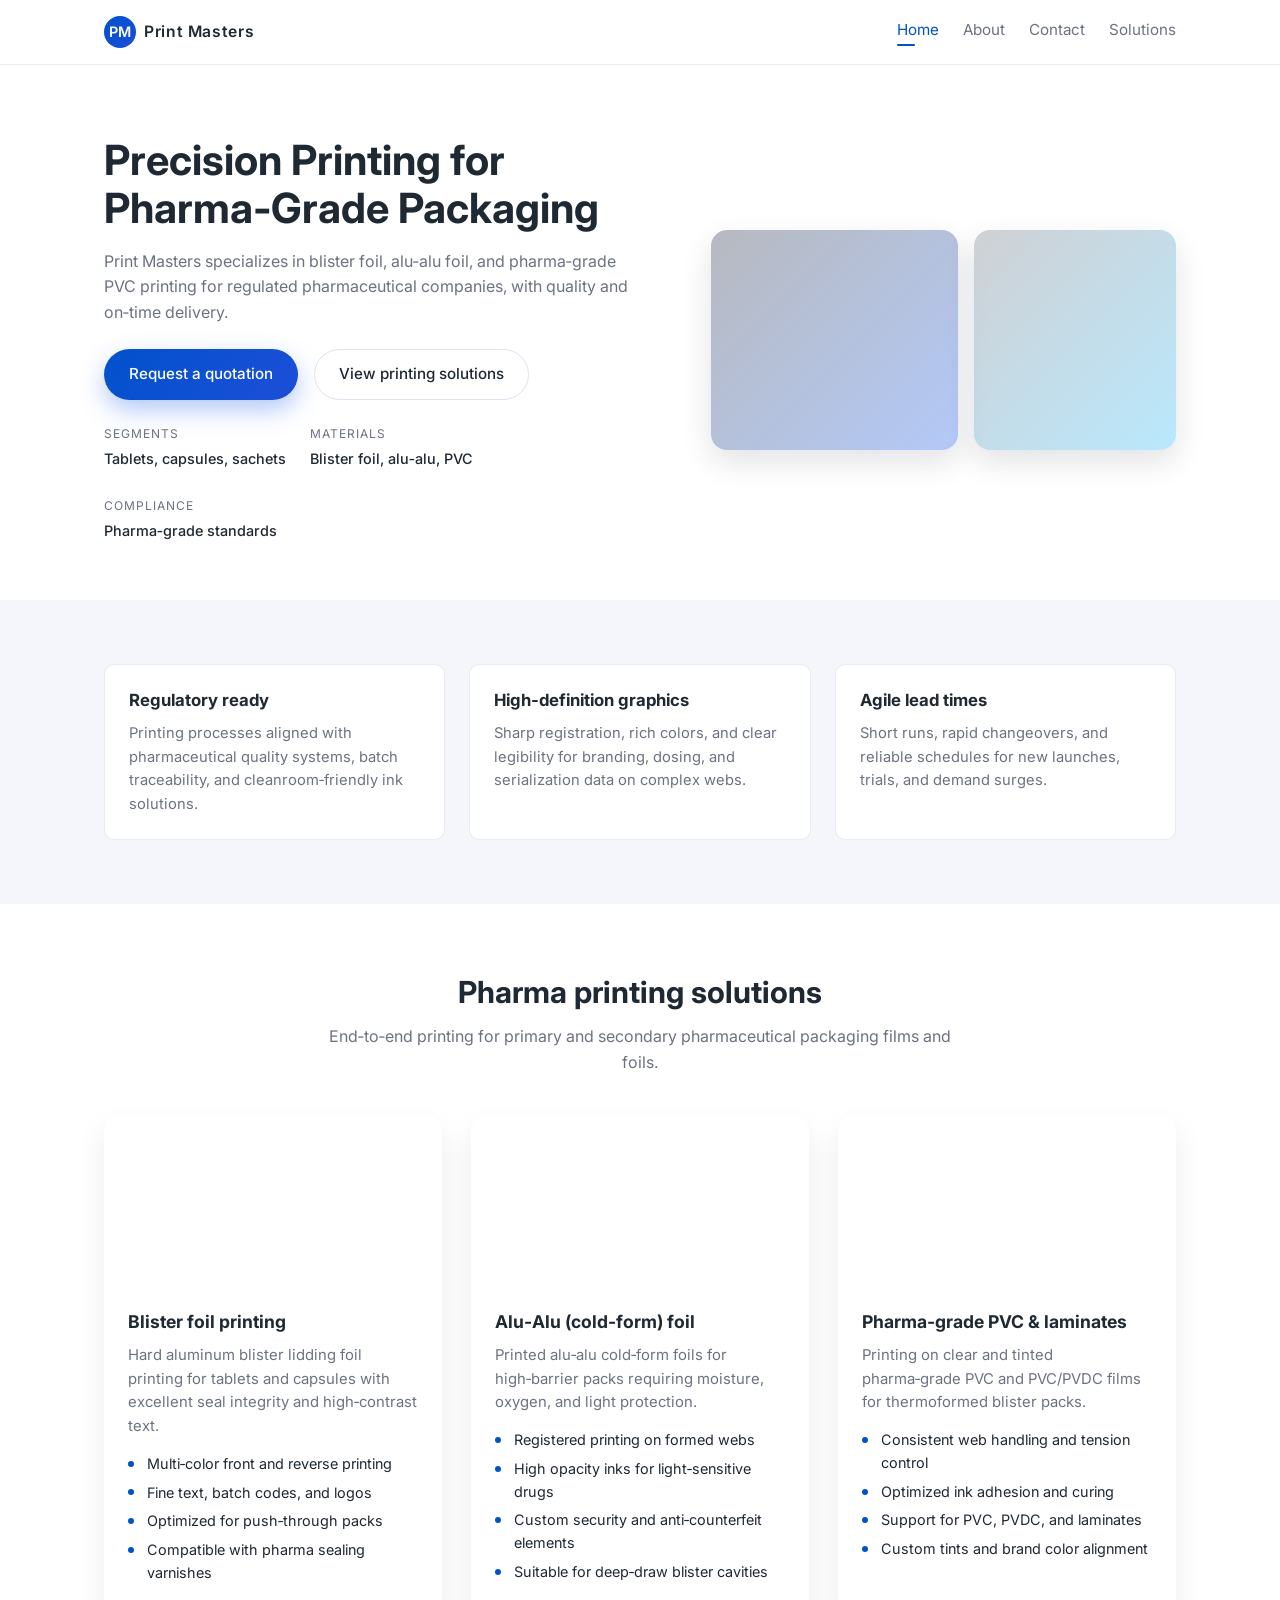
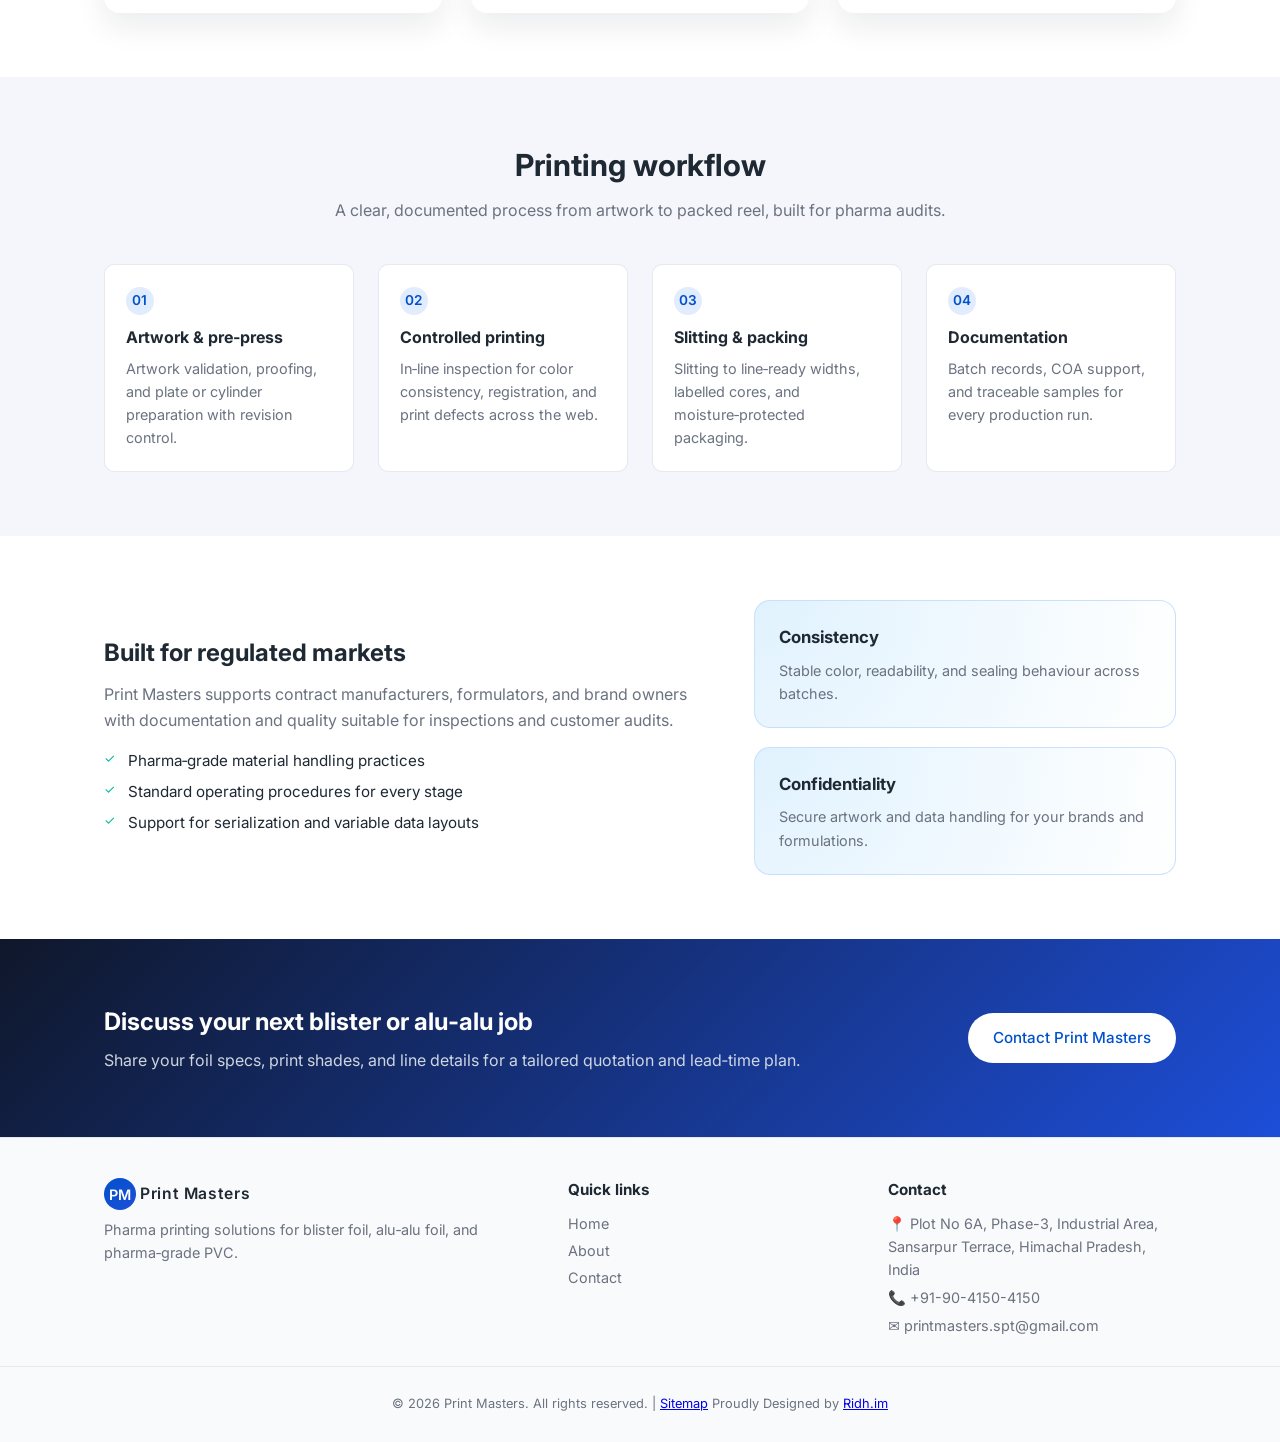
==== commit cf52e7bf: "Update index.html" ====
--- a/index.html
+++ b/index.html
@@ -111,7 +111,7 @@
       <div class="hero-content">
         <h1>Precision Printing for Pharma‑Grade Packaging</h1>
         <p>
-          Print Masters specializes in blister foil, alu‑alu foil, and pharma‑grade PVC printing for regulated pharmaceutical companies, with GMP‑aligned quality and on‑time delivery.
+          Print Masters specializes in blister foil, alu‑alu foil, and pharma‑grade PVC printing for regulated pharmaceutical companies, with quality and on‑time delivery.
         </p>
         <div class="hero-actions">
           <a href="contact.html" class="btn btn-primary">Request a quotation</a>
--- a/assets/css/style.css
+++ b/assets/css/style.css
@@ -757,6 +757,83 @@
     grid-template-columns: minmax(0, 1fr);
   }
 }
+/* Mobile Nav Toggle Animation - FIXED */
+.nav-toggle {
+  display: none;
+  flex-direction: column;
+  justify-content: center;
+  gap: 4px;
+  width: 36px;
+  height: 36px;
+  border-radius: 999px;
+  border: 1px solid var(--color-border);
+  background: #ffffff;
+  padding: 0;
+  cursor: pointer;
+  transition: all 0.3s ease;
+}
+
+.nav-toggle span {
+  display: block;
+  width: 18px;
+  height: 2px;
+  border-radius: 999px;
+  background-color: var(--color-text);
+  transition: all 0.3s ease;
+  transform-origin: center;
+}
+
+.nav-toggle.open span:nth-child(1) {
+  transform: rotate(45deg) translate(5px, 5px);
+}
+
+.nav-toggle.open span:nth-child(2) {
+  opacity: 0;
+}
+
+.nav-toggle.open span:nth-child(3) {
+  transform: rotate(-45deg) translate(7px, -6px);
+}
+
+.nav-toggle:hover {
+  background: var(--color-primary-soft);
+  border-color: var(--color-primary);
+}
+
+/* Mobile nav overlay */
+@media (max-width: 720px) {
+  .main-nav {
+    position: fixed;
+    top: 64px;
+    left: 0;
+    right: 0;
+    background: #ffffff;
+    border-bottom: 1px solid rgba(226, 232, 240, 0.9);
+    flex-direction: column;
+    padding: 1rem 1.5rem;
+    transform: translateY(-100%);
+    opacity: 0;
+    visibility: hidden;
+    transition: all 0.3s cubic-bezier(0.4, 0, 0.2, 1);
+    z-index: 30;
+    box-shadow: 0 10px 30px rgba(0,0,0,0.1);
+  }
+
+  .main-nav.open {
+    transform: translateY(0);
+    opacity: 1;
+    visibility: visible;
+  }
+
+  .nav-toggle {
+    display: flex;
+  }
+
+  .site-header {
+    padding: 0 1rem;
+  }
+}
+
 
 @media (max-width: 720px) {
   .header-inner {
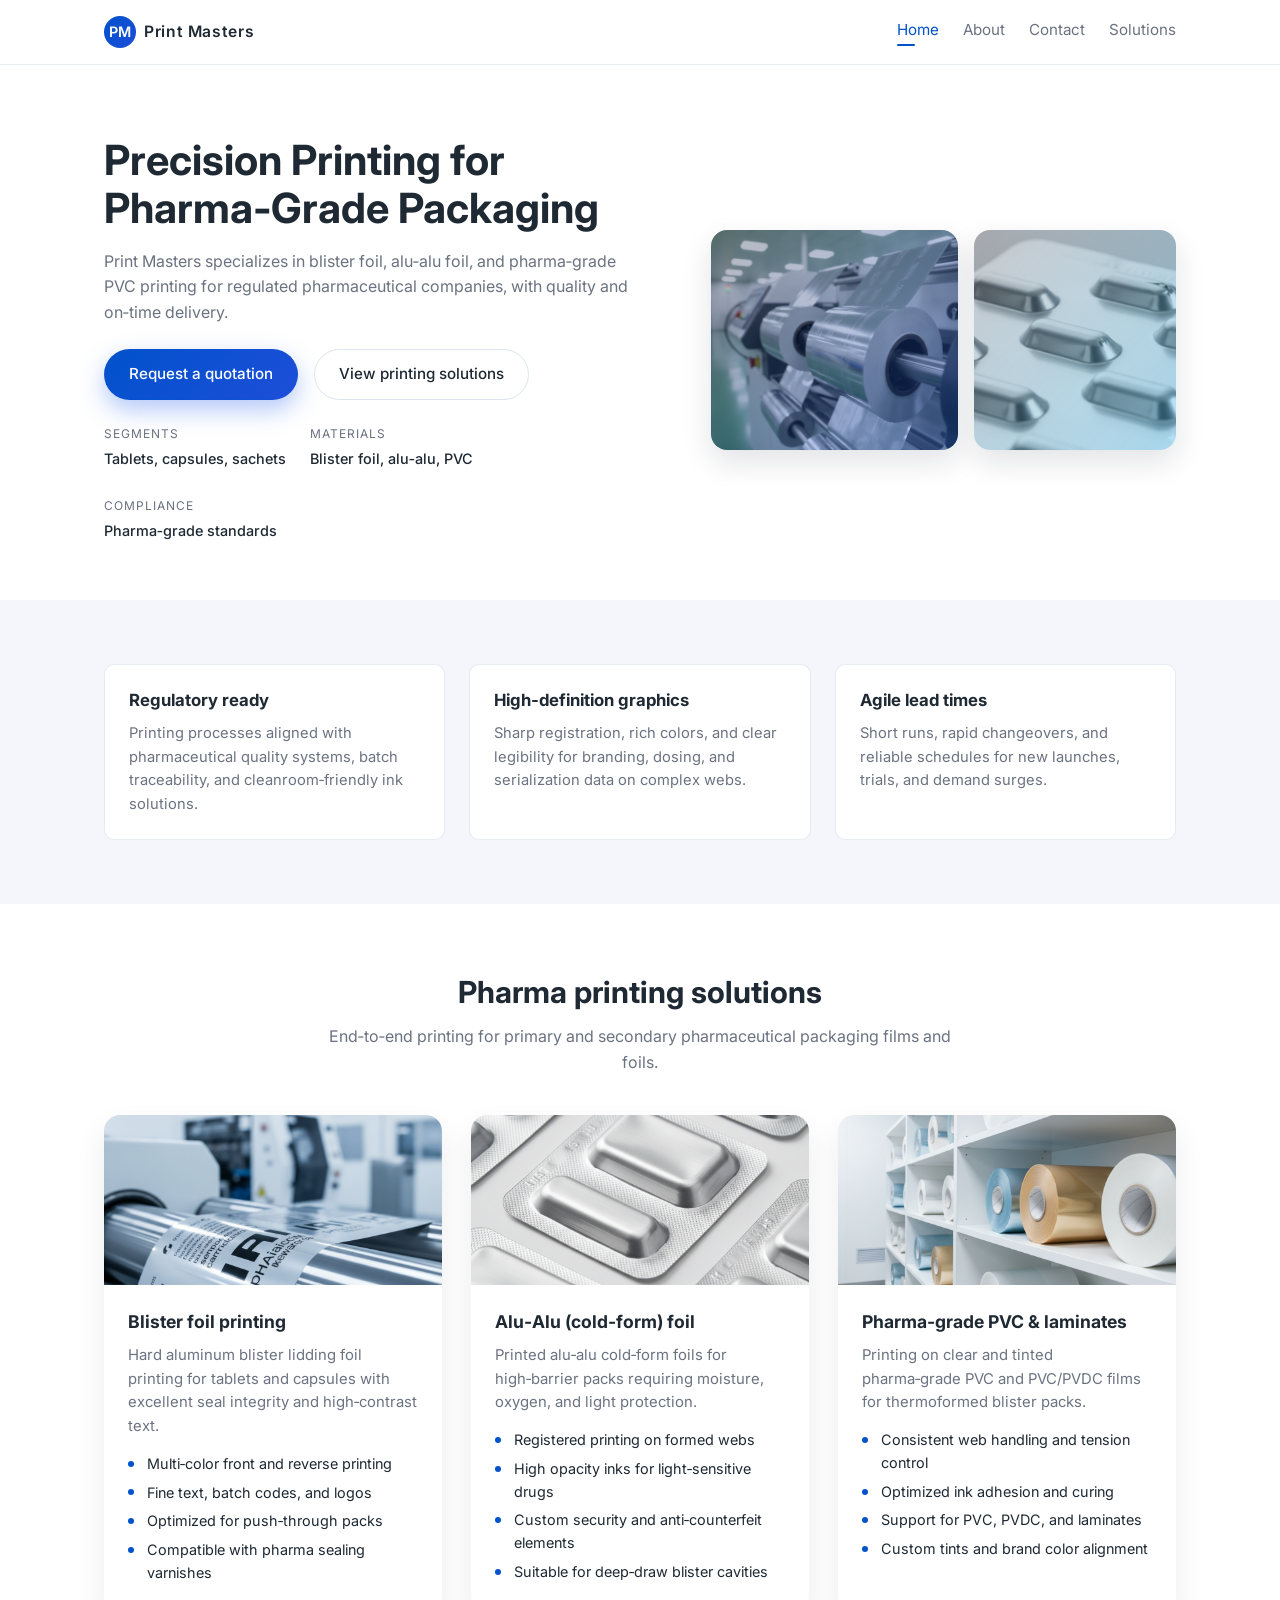
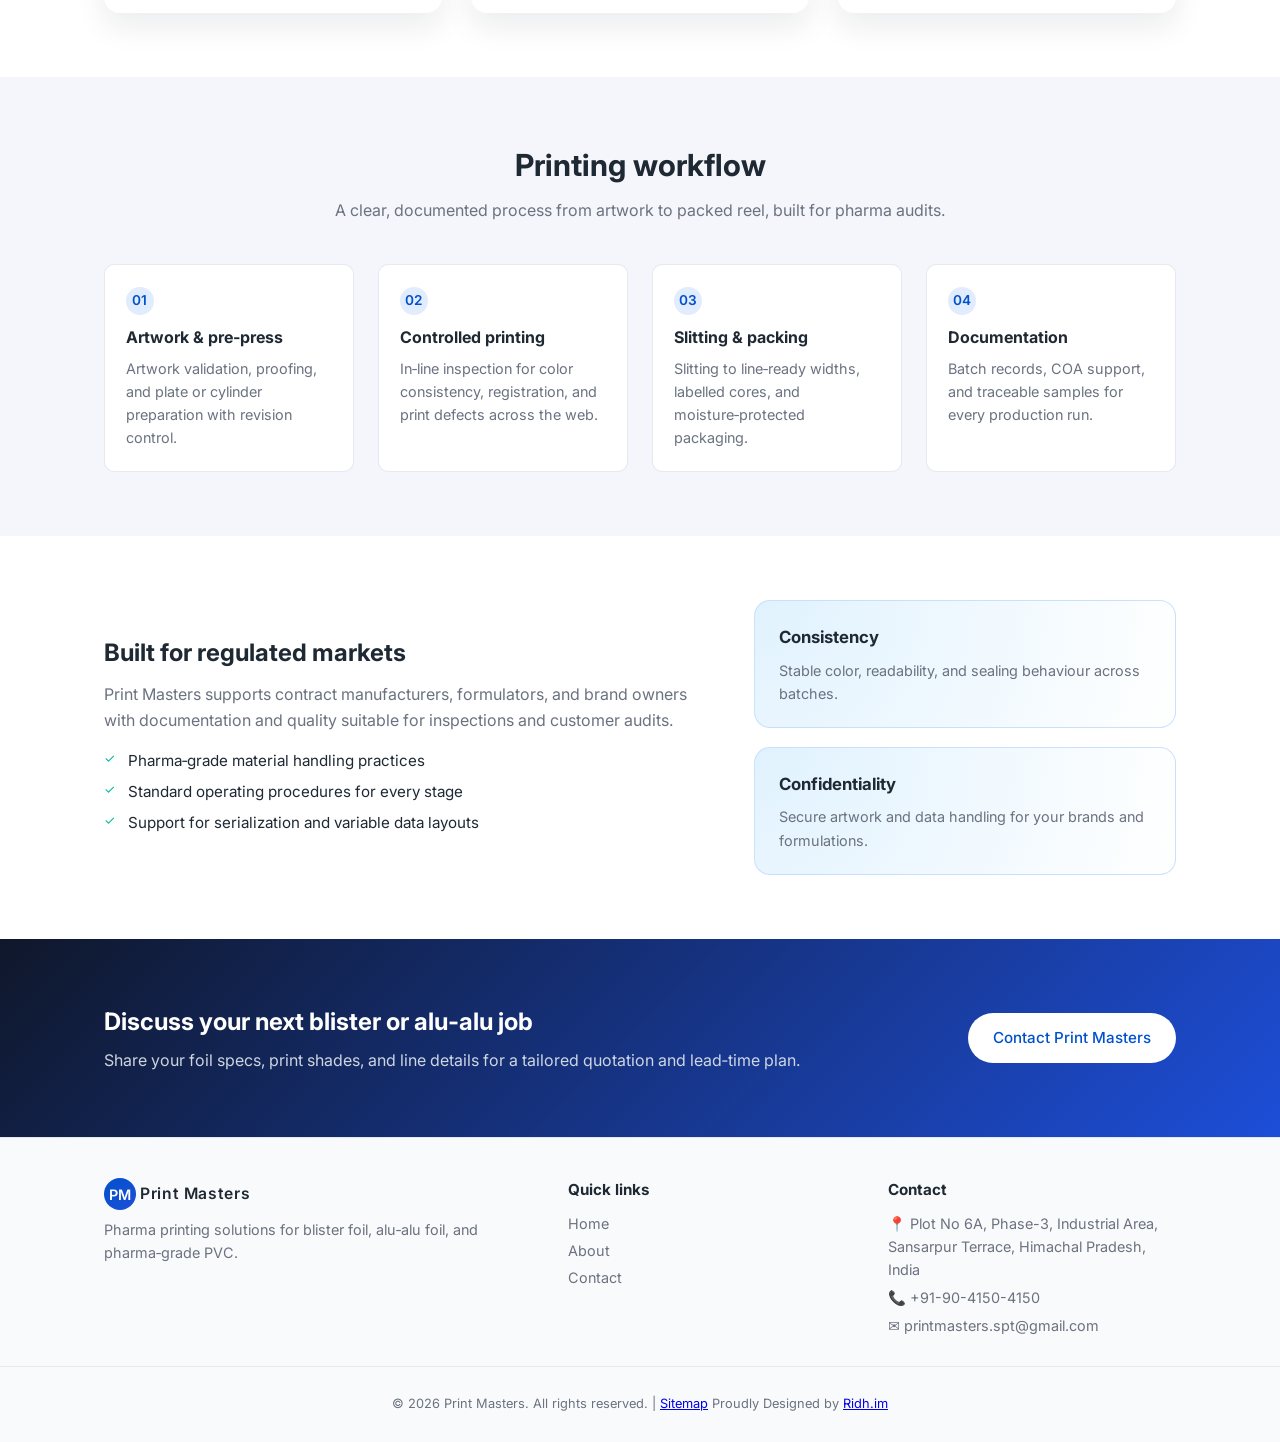
==== commit aa11faec: "Update index.html" ====
--- a/index.html
+++ b/index.html
@@ -4,12 +4,12 @@
   <meta charset="UTF-8">
   <meta name="viewport" content="width=device-width, initial-scale=1.0">
   <title>Print Masters | Your Pharma Print Experts</title>
-  <meta name="description" content="Print Masters provides GMP-compliant blister foil printing, alu alu foil printing, and pharma grade PVC printing solutions for pharmaceutical packaging. Serving Punjab Haryana.">
+  <meta name="description" content="Print Masters provides blister foil printing, alu alu foil printing, and pharma grade PVC printing solutions for pharmaceutical packaging. Serving Punjab Haryana.">
   
   <!-- Open Graph -->
   <meta property="og:type" content="website">
   <meta property="og:title" content="Print Masters - Pharma Foil Printing Solutions">
-  <meta property="og:description" content="Blister foil, alu alu foil & pharma PVC printing. GMP compliant pharmaceutical packaging printing.">
+  <meta property="og:description" content="Blister foil, alu alu foil & pharma PVC printing. Pharmaceutical packaging printing.">
   <meta property="og:image" content="https://printmasters.co.in/assets/img/og-image.jpg">
   <meta property="og:url" content="https://printmasters.co.in/">
   <meta property="og:locale" content="en_IN">
--- a/assets/css/style.css
+++ b/assets/css/style.css
@@ -1,3 +1,22 @@
+/* CACHE CONTROL - 1 YEAR IMAGE CACHE */
+* {
+  /* Existing styles */
+}
+
+/* Force browser caching for images */
+img, [style*="background-image"] {
+  image-rendering: -webkit-optimize-contrast;
+}
+
+/* Preload critical hero images */
+.hero-image-1,
+.hero-image-2 {
+  background-image: linear-gradient(...),
+    url("../img/hero-blister-foil.jpg");
+  /* Preload hint */
+  contain: layout style paint;
+}
+
 :root {
   --color-bg: #ffffff;
   --color-bg-muted: #f4f6fb;
@@ -281,22 +300,22 @@
 /* Use licensed, high-quality stock images for actual deployment */
 .hero-image-1 {
   min-height: 220px;
-  background-image: linear-gradient(
-      135deg,
-      rgba(15, 23, 42, 0.3),
-      rgba(37, 99, 235, 0.35)
-    ),
-    url("../img/blister-foil-placeholder.jpg");
+  background-size: cover;
+  background-position: center;
+  border-radius: var(--radius-lg);
+  box-shadow: var(--shadow-soft);
+  background-image: linear-gradient(135deg, rgba(15, 23, 42, 0.3), rgba(37, 99, 235, 0.35)),
+    url("../img/hero-blister-foil.jpg");
 }
 
 .hero-image-2 {
   min-height: 180px;
-  background-image: linear-gradient(
-      135deg,
-      rgba(15, 23, 42, 0.2),
-      rgba(56, 189, 248, 0.35)
-    ),
-    url("../img/alualu-foil-placeholder.jpg");
+  background-size: cover;
+  background-position: center;
+  border-radius: var(--radius-lg);
+  box-shadow: var(--shadow-soft);
+  background-image: linear-gradient(135deg, rgba(15, 23, 42, 0.2), rgba(56, 189, 248, 0.35)),
+    url("../img/hero-alualu-foil.jpg");
 }
 
 /* Highlights */
@@ -350,15 +369,24 @@
 
 /* Replace placeholders with licensed images, keeping pharma-style visuals */
 .service-image-blister {
-  background-image: url("../img/service-blister-placeholder.jpg");
+  height: 170px;
+  background-size: cover;
+  background-position: center;
+  background-image: url("../img/service-blister.jpg");
 }
 
 .service-image-alualu {
-  background-image: url("../img/service-alualu-placeholder.jpg");
+  height: 170px;
+  background-size: cover;
+  background-position: center;
+  background-image: url("../img/service-alualu.jpg");
 }
 
 .service-image-pvc {
-  background-image: url("../img/service-pvc-placeholder.jpg");
+  height: 170px;
+  background-size: cover;
+  background-position: center;
+  background-image: url("../img/service-pvc.jpg");
 }
 
 .service-body {
@@ -887,3 +915,20 @@
     padding: 3rem 0;
   }
 }
+
+
+/* MINIMAL MOBILE HERO FIX - SAFE */
+@media (max-width: 768px) {
+  .hero-media { 
+    display: block !important; 
+    text-align: center; 
+  }
+  .hero-image-1, 
+  .hero-image-2 { 
+    height: 200px !important; 
+    margin: 0 auto 1rem; 
+    width: 90vw; 
+    max-width: 400px;
+  }
+}
+
